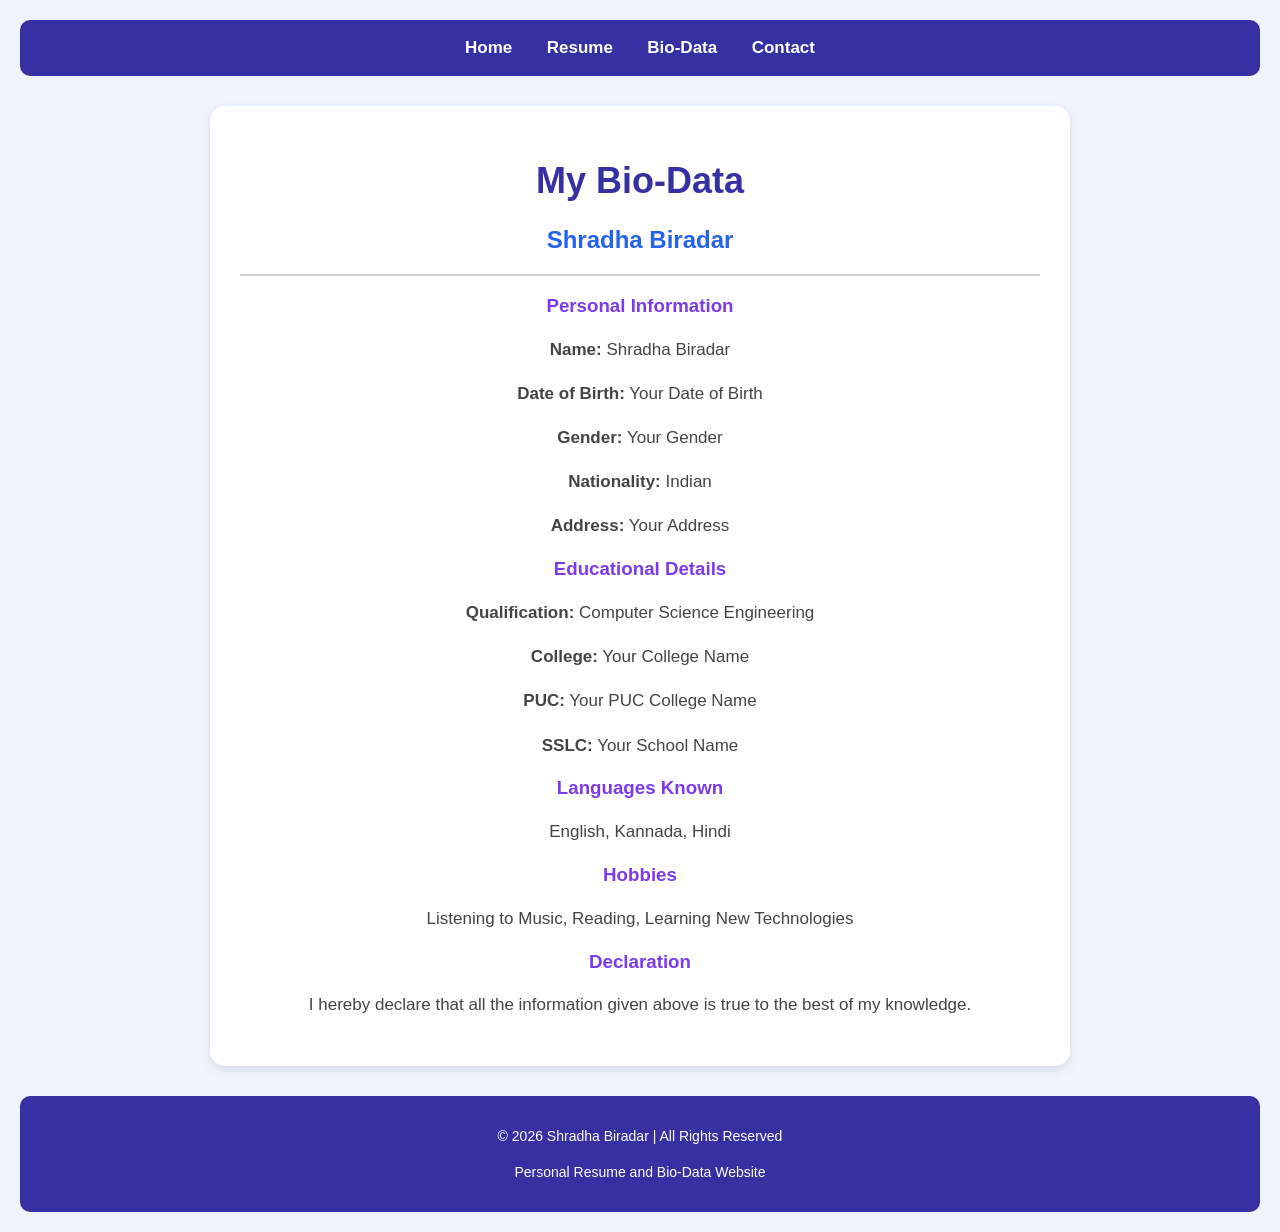
==== biodata.html @ 2e5819ab "Add files via upload" ====
<!DOCTYPE html>
<html>
<head>
    <title>My Bio-Data</title>
    <link rel="stylesheet" href="style.css">
</head>
<body>

    <nav>
        <a href="index.html">Home</a>
        <a href="resume.html">Resume</a>
        <a href="biodata.html">Bio-Data</a>
        <a href="contact.html">Contact</a>
    </nav>

    <div class="profile">

        <h1>My Bio-Data</h1>
        <h2>Shradha Biradar</h2>

        <hr>

        <h3>Personal Information</h3>

        <p><b>Name:</b> Shradha Biradar</p>
        <p><b>Date of Birth:</b> Your Date of Birth</p>
        <p><b>Gender:</b> Your Gender</p>
        <p><b>Nationality:</b> Indian</p>
        <p><b>Address:</b> Your Address</p>

        <h3>Educational Details</h3>

        <p><b>Qualification:</b> Computer Science Engineering</p>
        <p><b>College:</b> Your College Name</p>
        <p><b>PUC:</b> Your PUC College Name</p>
        <p><b>SSLC:</b> Your School Name</p>

        <h3>Languages Known</h3>

        <p>English, Kannada, Hindi</p>

        <h3>Hobbies</h3>

        <p>Listening to Music, Reading, Learning New Technologies</p>

        <h3>Declaration</h3>

        <p>I hereby declare that all the information given above is true to the best of my knowledge.</p>

    </div>
<footer>
    <p>© 2026 Shradha Biradar | All Rights Reserved</p>
    <p>Personal Resume and Bio-Data Website</p>
</footer>

</body>
</html>
---- style.css ----
body {
    background-color: #f0f4ff;
    font-family: Arial, sans-serif;
    text-align: center;
    margin: 0;
    padding: 40px;
}

h1 {
    color: #3730a3;
    font-size: 36px;
}

h2 {
    color: #2563eb;
}

h3 {
    color: #7c3aed;
}

p {
    color: #444444;
    font-size: 18px;
    line-height: 1.6;
}
/* Navigation Bar */

nav {
    background-color: #3730a3;
    padding: 18px;
    margin-bottom: 30px;
    border-radius: 10px;
}

nav a {
    color: white;
    text-decoration: none;
    font-size: 18px;
    font-weight: bold;
    margin: 15px;
}

/* Hover Effect */

nav a:hover {
    color: yellow;
    text-decoration: underline;
}

/* Horizontal Line */

hr {
    border: 1px solid #cccccc;
}
/* Profile Photo */

.profile-pic {
    width: 160px;
    height: 160px;
    border-radius: 50%;
    object-fit: cover;
    border: 5px solid #3730a3;
    margin-top: 20px;
}

/* Profile Section */

.profile {
    padding: 20px;
    text-align: center;
}
/* Professional website design */

body {
    background-color: #f0f4ff;
    font-family: Arial, sans-serif;
    text-align: center;
    margin: 0;
    padding: 20px;
}

nav {
    background-color: #3730a3;
    padding: 18px;
    margin-bottom: 30px;
    border-radius: 10px;
}

nav a {
    color: white;
    text-decoration: none;
    font-size: 17px;
    font-weight: bold;
    margin: 15px;
}

nav a:hover {
    color: yellow;
}

.profile {
    background-color: white;
    max-width: 800px;
    margin: auto;
    padding: 30px;
    border-radius: 15px;
    box-shadow: 0 4px 12px rgba(0,0,0,0.1);
}

.profile-pic {
    width: 160px;
    height: 160px;
    border-radius: 50%;
    object-fit: cover;
    border: 5px solid #3730a3;
}

h1 {
    color: #3730a3;
}

h2 {
    color: #2563eb;
}

h3 {
    color: #7c3aed;
}

p {
    color: #444;
    font-size: 17px;
    line-height: 1.6;
}

form {
    background: white;
    max-width: 500px;
    margin: auto;
    padding: 25px;
    border-radius: 15px;
    box-shadow: 0 4px 12px rgba(0,0,0,0.1);
}

input, textarea {
    width: 90%;
    padding: 12px;
    margin-top: 8px;
    border: 1px solid #ccc;
    border-radius: 8px;
}

button {
    background-color: #3730a3;
    color: white;
    padding: 12px 25px;
    border: none;
    border-radius: 8px;
    cursor: pointer;
}

button:hover {
    background-color: #2563eb;
}
footer {
    background-color: #3730a3;
    color: white;
    padding: 15px;
    margin-top: 30px;
    border-radius: 10px;
    text-align: center;
}

footer p {
    color: white;
    font-size: 14px;
}
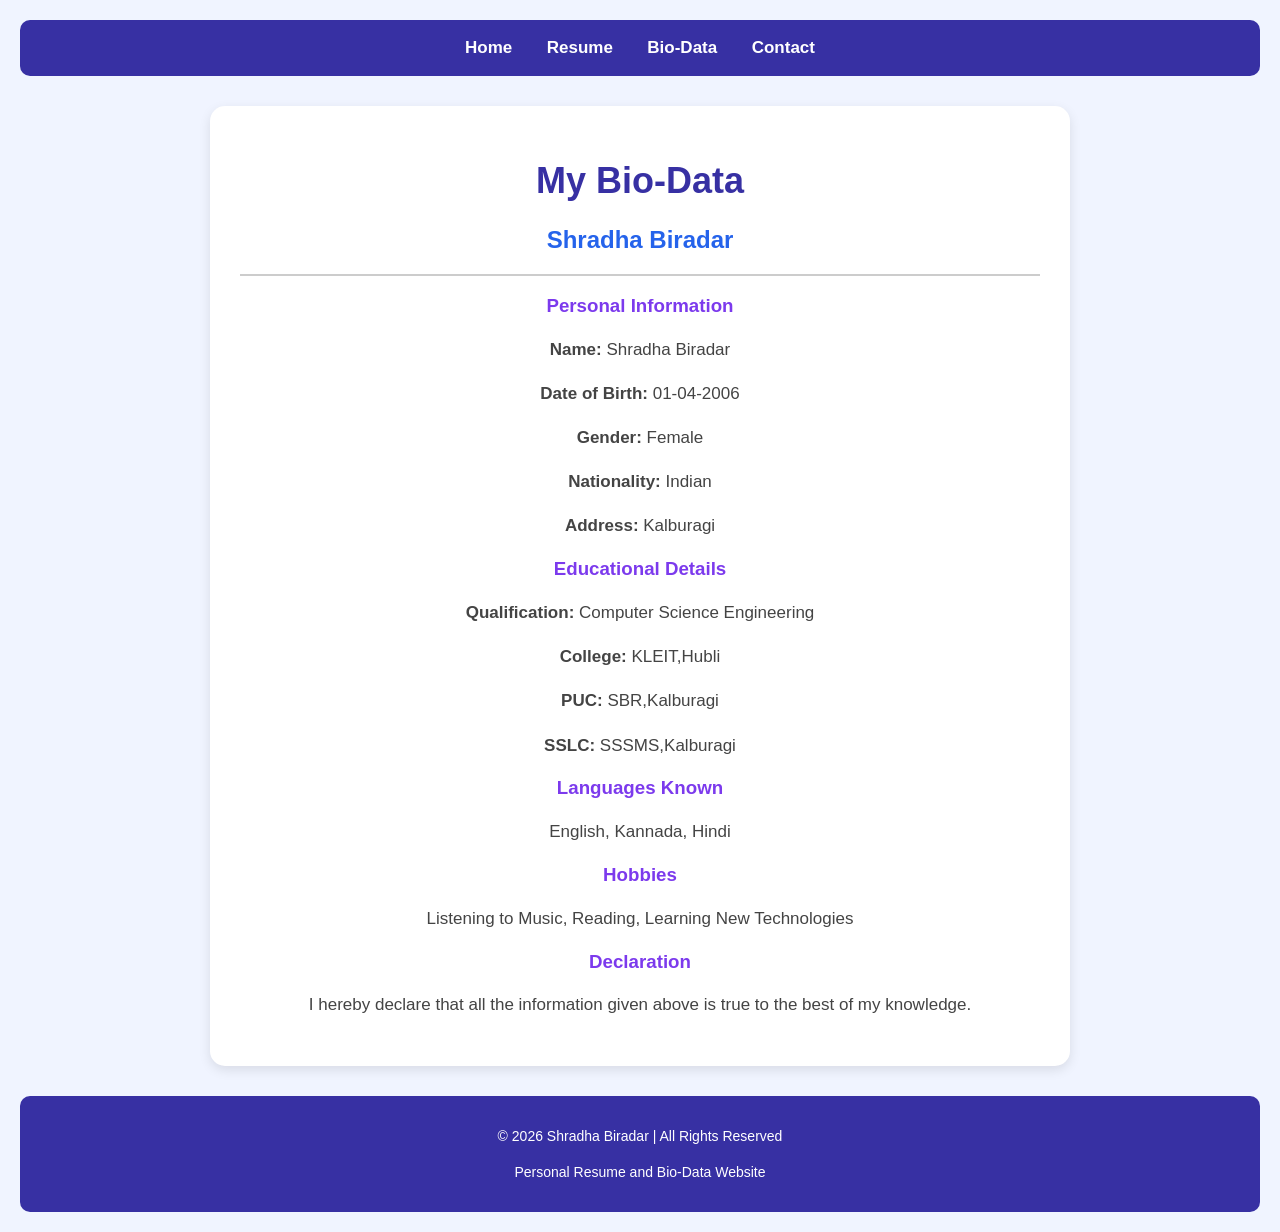
==== commit b02f99e7: "Revise biodata with personal and educational details Updated personal information including date of " ====
--- a/biodata.html
+++ b/biodata.html
@@ -23,17 +23,17 @@
         <h3>Personal Information</h3>
 
         <p><b>Name:</b> Shradha Biradar</p>
-        <p><b>Date of Birth:</b> Your Date of Birth</p>
-        <p><b>Gender:</b> Your Gender</p>
+        <p><b>Date of Birth:</b> 01-04-2006</p>
+        <p><b>Gender:</b> Female</p>
         <p><b>Nationality:</b> Indian</p>
-        <p><b>Address:</b> Your Address</p>
+        <p><b>Address:</b> Kalburagi</p>
 
         <h3>Educational Details</h3>
 
         <p><b>Qualification:</b> Computer Science Engineering</p>
-        <p><b>College:</b> Your College Name</p>
-        <p><b>PUC:</b> Your PUC College Name</p>
-        <p><b>SSLC:</b> Your School Name</p>
+        <p><b>College:</b> KLEIT,Hubli</p>
+        <p><b>PUC:</b> SBR,Kalburagi</p>
+        <p><b>SSLC:</b> SSSMS,Kalburagi</p>
 
         <h3>Languages Known</h3>
 
@@ -54,4 +54,4 @@
 </footer>
 
 </body>
-</html>+</html>
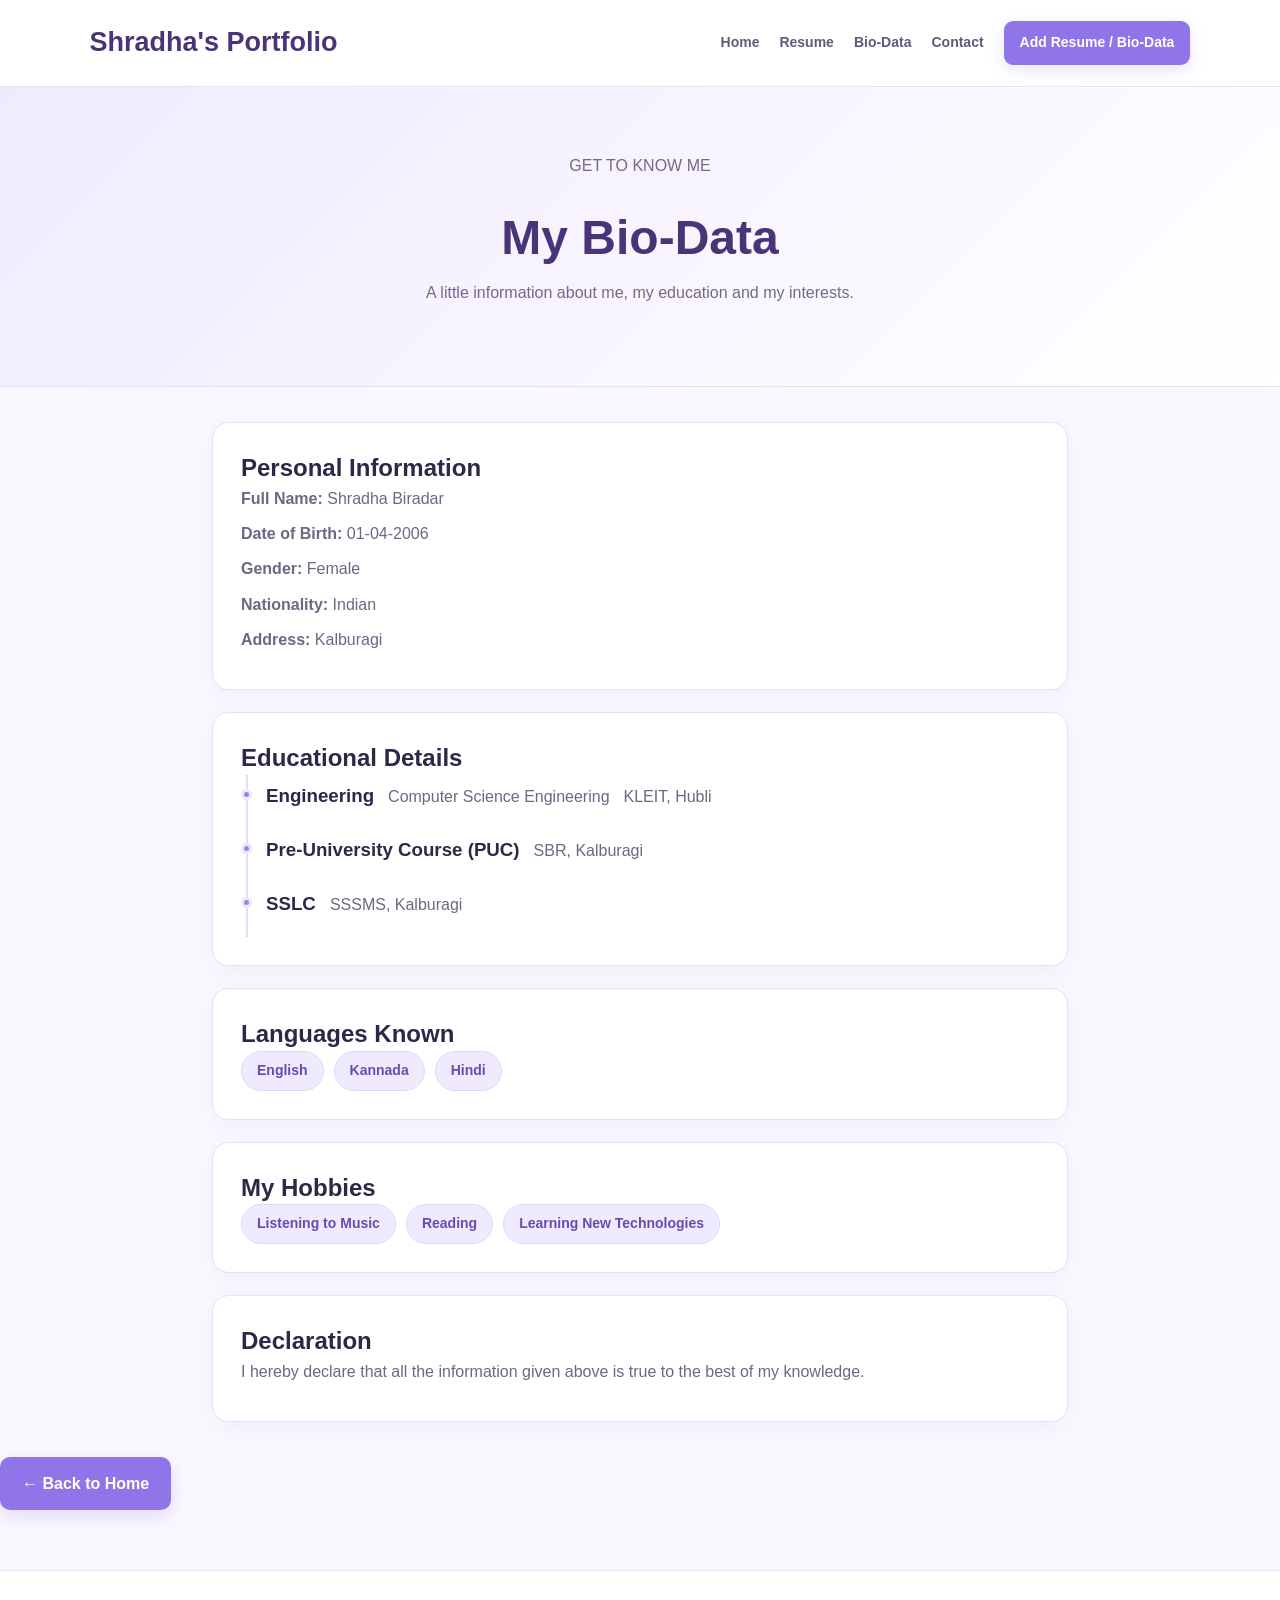
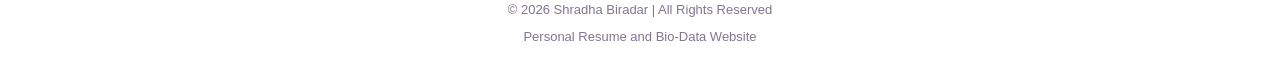
==== commit a0e00bce: "Refactor biodata.html for improved layout and content Updated the structure and content of the bioda" ====
--- a/biodata.html
+++ b/biodata.html
@@ -1,57 +1,111 @@
+
 <!DOCTYPE html>
 <html>
 <head>
-    <title>My Bio-Data</title>
+    <meta charset="UTF-8">
+    <meta name="viewport" content="width=device-width, initial-scale=1.0">
+    <title>My Bio-Data | Shradha Biradar</title>
     <link rel="stylesheet" href="style.css">
 </head>
+
 <body>
 
     <nav>
-        <a href="index.html">Home</a>
-        <a href="resume.html">Resume</a>
-        <a href="biodata.html">Bio-Data</a>
-        <a href="contact.html">Contact</a>
+        <div class="logo">Shradha's Portfolio</div>
+
+        <div class="nav-links">
+            <a href="index.html">Home</a>
+            <a href="resume.html">Resume</a>
+            <a href="biodata.html">Bio-Data</a>
+            <a href="contact.html">Contact</a>
+            <a href="https://forms.gle/ySdd15DBaQxtAJUVA"
+               class="add-button">Add Resume / Bio-Data</a>
+        </div>
     </nav>
 
-    <div class="profile">
+    <main class="resume-page">
 
-        <h1>My Bio-Data</h1>
-        <h2>Shradha Biradar</h2>
+        <header class="resume-header">
+            <p class="hero-tag">GET TO KNOW ME</p>
+            <h1>My Bio-Data</h1>
+            <p class="resume-subtitle">
+                A little information about me, my education and my interests.
+            </p>
+        </header>
 
-        <hr>
+        <section class="resume-content">
 
-        <h3>Personal Information</h3>
+            <div class="resume-card">
+                <h2>Personal Information</h2>
 
-        <p><b>Name:</b> Shradha Biradar</p>
-        <p><b>Date of Birth:</b> 01-04-2006</p>
-        <p><b>Gender:</b> Female</p>
-        <p><b>Nationality:</b> Indian</p>
-        <p><b>Address:</b> Kalburagi</p>
+                <p><strong>Full Name:</strong> Shradha Biradar</p>
+                <p><strong>Date of Birth:</strong> 01-04-2006</p>
+                <p><strong>Gender:</strong> Female</p>
+                <p><strong>Nationality:</strong> Indian</p>
+                <p><strong>Address:</strong> Kalburagi</p>
+            </div>
 
-        <h3>Educational Details</h3>
+            <div class="resume-card">
+                <h2>Educational Details</h2>
 
-        <p><b>Qualification:</b> Computer Science Engineering</p>
-        <p><b>College:</b> KLEIT,Hubli</p>
-        <p><b>PUC:</b> SBR,Kalburagi</p>
-        <p><b>SSLC:</b> SSSMS,Kalburagi</p>
+                <div class="education-item">
+                    <span class="timeline-dot"></span>
+                    <h3>Engineering</h3>
+                    <p>Computer Science Engineering</p>
+                    <p>KLEIT, Hubli</p>
+                </div>
 
-        <h3>Languages Known</h3>
+                <div class="education-item">
+                    <span class="timeline-dot"></span>
+                    <h3>Pre-University Course (PUC)</h3>
+                    <p>SBR, Kalburagi</p>
+                </div>
 
-        <p>English, Kannada, Hindi</p>
+                <div class="education-item">
+                    <span class="timeline-dot"></span>
+                    <h3>SSLC</h3>
+                    <p>SSSMS, Kalburagi</p>
+                </div>
+            </div>
 
-        <h3>Hobbies</h3>
+            <div class="resume-card">
+                <h2>Languages Known</h2>
+                <div class="skill-list">
+                    <span class="skill-tag">English</span>
+                    <span class="skill-tag">Kannada</span>
+                    <span class="skill-tag">Hindi</span>
+                </div>
+            </div>
 
-        <p>Listening to Music, Reading, Learning New Technologies</p>
+            <div class="resume-card">
+                <h2>My Hobbies</h2>
+                <div class="skill-list">
+                    <span class="skill-tag">Listening to Music</span>
+                    <span class="skill-tag">Reading</span>
+                    <span class="skill-tag">Learning New Technologies</span>
+                </div>
+            </div>
 
-        <h3>Declaration</h3>
+            <div class="resume-card">
+                <h2>Declaration</h2>
+                <p>
+                    I hereby declare that all the information given above
+                    is true to the best of my knowledge.
+                </p>
+            </div>
 
-        <p>I hereby declare that all the information given above is true to the best of my knowledge.</p>
+        </section>
 
-    </div>
-<footer>
-    <p>© 2026 Shradha Biradar | All Rights Reserved</p>
-    <p>Personal Resume and Bio-Data Website</p>
-</footer>
+        <div class="back-home">
+            <a href="index.html" class="primary-button">← Back to Home</a>
+        </div>
+
+    </main>
+
+    <footer>
+        <p>© 2026 Shradha Biradar | All Rights Reserved</p>
+        <p>Personal Resume and Bio-Data Website</p>
+    </footer>
 
 </body>
 </html>
--- a/style.css
+++ b/style.css
@@ -1,178 +1,683 @@
+
+/* ==========================================
+   LAVENDER DREAM - PERSONAL PORTFOLIO WEBSITE
+   ========================================== */
+
+/* 1. GENERAL SETTINGS */
+* {
+    margin: 0;
+    padding: 0;
+    box-sizing: border-box;
+}
+
+html {
+    scroll-behavior: smooth;
+}
+
 body {
-    background-color: #f0f4ff;
-    font-family: Arial, sans-serif;
+    font-family: "Segoe UI", Arial, sans-serif;
+    background: #FAF8FF;
+    color: #30264A;
+    line-height: 1.7;
+}
+
+h1, h2, h3, h4 {
+    line-height: 1.4;
+}
+
+p {
+    overflow-wrap: break-word;
+}
+
+/* 2. NAVIGATION BAR */
+nav {
+    display: flex;
+    justify-content: space-between;
+    align-items: center;
+    flex-wrap: wrap;
+    gap: 18px;
+    padding: 20px 7%;
+    background: #FFFFFF;
+    border-bottom: 1px solid #E9E1FB;
+    box-shadow: 0 4px 20px rgba(91, 64, 145, 0.06);
+}
+
+.logo {
+    font-size: 27px;
+    font-weight: 800;
+    color: #493477;
+    text-decoration: none;
+}
+
+.logo span {
+    color: #A18AF5;
+}
+
+.nav-links {
+    display: flex;
+    align-items: center;
+    justify-content: center;
+    flex-wrap: wrap;
+    gap: 20px;
+}
+
+nav a {
+    color: #655879;
+    text-decoration: none;
+    font-size: 14px;
+    font-weight: 600;
+    transition: 0.3s ease;
+}
+
+nav a:hover,
+nav a.active {
+    color: #8B70E8;
+}
+
+nav .add-button {
+    background: #8F75E8;
+    color: #FFFFFF;
+    padding: 10px 16px;
+    border-radius: 9px;
+    box-shadow: 0 5px 15px rgba(143, 117, 232, 0.2);
+}
+
+nav .add-button:hover {
+    background: #7357CE;
+    color: #FFFFFF;
+    transform: translateY(-2px);
+}
+
+/* 3. HOME PAGE - HERO SECTION */
+.hero {
+    min-height: 520px;
+    padding: 100px 8%;
+    display: flex;
+    flex-direction: column;
+    justify-content: center;
+    align-items: flex-start;
+    background:
+        radial-gradient(
+            ellipse at 90% 15%,
+            rgba(180, 157, 255, 0.25),
+            transparent 45%
+        ),
+        linear-gradient(135deg, #F8F5FF, #EEE8FF);
+    border-bottom: 1px solid #E9E1FB;
+}
+
+.intro-label,
+.section-label {
+    color: #8065D8;
+    font-size: 12px;
+    font-weight: 800;
+    letter-spacing: 3px;
+    margin-bottom: 16px;
+}
+
+.hero h1 {
+    font-size: clamp(34px, 6vw, 62px);
+    line-height: 1.2;
+    letter-spacing: -1px;
+    color: #30214F;
+    margin-bottom: 18px;
+}
+
+.hero h1 span {
+    color: #8C70E5;
+}
+
+.hero h2 {
+    font-size: clamp(18px, 3vw, 25px);
+    font-weight: 500;
+    color: #685A83;
+    margin-bottom: 20px;
+}
+
+.hero-description {
+    max-width: 650px;
+    color: #706583;
+    font-size: 16px;
+    margin-bottom: 30px;
+}
+
+/* 4. BUTTONS */
+.hero-buttons {
+    display: flex;
+    flex-wrap: wrap;
+    gap: 15px;
+}
+
+.primary-button,
+.secondary-button {
+    display: inline-block;
+    padding: 13px 22px;
+    border-radius: 10px;
+    text-decoration: none;
+    font-weight: 700;
+    transition: 0.3s ease;
+}
+
+.primary-button {
+    background: #8F75E8;
+    color: #FFFFFF;
+    box-shadow: 0 7px 18px rgba(143, 117, 232, 0.22);
+}
+
+.primary-button:hover {
+    background: #7357CE;
+    color: #FFFFFF;
+    transform: translateY(-3px);
+}
+
+.secondary-button {
+    color: #7459C7;
+    background: #FFFFFF;
+    border: 1px solid #D8CDF8;
+}
+
+.secondary-button:hover {
+    background: #EEE8FF;
+    transform: translateY(-3px);
+}
+
+.hero-note {
+    margin-top: 28px;
+    color: #766B89;
+    font-size: 13px;
+}
+
+.status-dot {
+    display: inline-block;
+    width: 8px;
+    height: 8px;
+    background: #9C84EF;
+    border-radius: 50%;
+    margin-right: 8px;
+}
+
+/* 5. HOME PAGE - ABOUT SECTION */
+.about-section,
+.website-section {
+    padding: 75px 8%;
+}
+
+.about-section {
+    background: #FFFFFF;
+}
+
+.about-section h2,
+.website-section h2 {
+    color: #35264F;
+    font-size: 34px;
+    margin-bottom: 18px;
+}
+
+.about-description {
+    max-width: 750px;
+    color: #746985;
+    margin-bottom: 35px;
+}
+
+/* 6. FEATURE CARDS */
+.feature-grid {
+    display: grid;
+    grid-template-columns: repeat(3, minmax(0, 1fr));
+    gap: 22px;
+    margin-top: 30px;
+}
+
+.feature-card,
+.page-card {
+    background: #FFFFFF;
+    border: 1px solid #E8E0FA;
+    border-radius: 16px;
+    padding: 28px;
+    box-shadow: 0 8px 25px rgba(79, 52, 128, 0.05);
+    transition: 0.3s ease;
+}
+
+.feature-card:hover,
+.page-card:hover {
+    transform: translateY(-6px);
+    border-color: #B6A2F5;
+    box-shadow: 0 15px 35px rgba(111, 81, 183, 0.12);
+}
+
+.feature-icon {
+    font-size: 30px;
+    margin-bottom: 15px;
+}
+
+.feature-card h3,
+.page-card h3 {
+    color: #493477;
+    font-size: 19px;
+    margin-bottom: 10px;
+}
+
+.feature-card p,
+.page-card p {
+    color: #756A88;
+    font-size: 14px;
+}
+
+/* 7. EXPLORE WEBSITE SECTION */
+.website-section {
+    background: linear-gradient(180deg, #F5F1FF, #FBFAFF);
+}
+
+.page-card {
+    display: block;
+    color: inherit;
+    text-decoration: none;
+}
+
+.card-number {
+    display: block;
+    color: #9479E7;
+    font-size: 13px;
+    font-weight: 800;
+    letter-spacing: 2px;
+    margin-bottom: 18px;
+}
+
+.card-link {
+    display: inline-block;
+    margin-top: 22px;
+    color: #8064D8;
+    font-size: 14px;
+    font-weight: 700;
+}
+
+/* 8. PROFILE AND GENERAL CONTENT */
+.profile {
+    max-width: 1000px;
+    margin: 55px auto;
+    padding: 40px;
+    background: #FFFFFF;
+    border: 1px solid #E9E1FB;
+    border-radius: 20px;
+    box-shadow: 0 10px 35px rgba(79, 52, 128, 0.07);
+}
+
+.profile h1,
+.profile h2,
+.profile h3,
+.profile h4 {
+    color: #493477;
+    margin-bottom: 12px;
+}
+
+.profile p {
+    color: #706583;
+    margin-bottom: 20px;
+}
+
+.profile hr {
+    border: 0;
+    border-top: 1px solid #E8E0FA;
+    margin: 22px 0;
+}
+
+.profile-pic {
+    width: 140px;
+    height: 140px;
+    object-fit: cover;
+    border-radius: 50%;
+    border: 4px solid #E7DDFF;
+    margin-bottom: 20px;
+}
+
+/* 9. RESUME PAGE */
+.resume-page {
+    background: #FAF8FF;
+    padding-bottom: 60px;
+}
+
+.resume-header {
     text-align: center;
+    padding: 65px 7% 55px;
+    background: linear-gradient(135deg, #F0EAFF, #FFFFFF);
+    border-bottom: 1px solid #E7DDFB;
+}
+
+.resume-header h1 {
+    color: #493477;
+    font-size: clamp(34px, 5vw, 48px);
+    margin-bottom: 8px;
+}
+
+.resume-header h2 {
+    color: #8065D8;
+    font-size: 20px;
+    font-weight: 600;
+    margin-bottom: 14px;
+}
+
+.resume-header > p:not(.section-label) {
+    color: #756985;
+    margin-bottom: 25px;
+}
+
+.resume-content {
+    max-width: 900px;
+    margin: 35px auto;
+    padding: 0 22px;
+    display: grid;
+    gap: 22px;
+}
+
+.resume-card {
+    background: #FFFFFF;
+    padding: 28px;
+    border: 1px solid #E8E0FA;
+    border-radius: 16px;
+    box-shadow: 0 8px 25px rgba(79, 52, 128, 0.05);
+    transition: 0.3s ease;
+}
+
+.resume-card:hover {
+    border-color: #C4B4F7;
+    box-shadow: 0 12px 28px rgba(111, 81, 183, 0.10);
+}
+
+.resume-section-heading {
+    display: flex;
+    align-items: center;
+    gap: 12px;
+    margin-bottom: 18px;
+}
+
+.resume-section-heading h3 {
+    color: #493477;
+    font-size: 21px;
     margin: 0;
-    padding: 40px;
-}
-
-h1 {
-    color: #3730a3;
-    font-size: 36px;
-}
-
-h2 {
-    color: #2563eb;
-}
-
-h3 {
-    color: #7c3aed;
-}
-
-p {
-    color: #444444;
-    font-size: 18px;
-    line-height: 1.6;
-}
-/* Navigation Bar */
-
-nav {
-    background-color: #3730a3;
-    padding: 18px;
-    margin-bottom: 30px;
-    border-radius: 10px;
-}
-
-nav a {
-    color: white;
-    text-decoration: none;
-    font-size: 18px;
-    font-weight: bold;
-    margin: 15px;
-}
-
-/* Hover Effect */
-
-nav a:hover {
-    color: yellow;
-    text-decoration: underline;
-}
-
-/* Horizontal Line */
-
-hr {
-    border: 1px solid #cccccc;
-}
-/* Profile Photo */
-
-.profile-pic {
-    width: 160px;
-    height: 160px;
+}
+
+.resume-icon {
+    width: 43px;
+    height: 43px;
+    flex-shrink: 0;
+    display: flex;
+    align-items: center;
+    justify-content: center;
+    background: #F0EAFF;
+    border-radius: 12px;
+    font-size: 21px;
+}
+
+.resume-card p {
+    color: #716582;
+    margin-bottom: 8px;
+}
+
+.resume-card h4 {
+    color: #594183;
+    font-size: 16px;
+    margin-bottom: 5px;
+}
+
+.education-item {
+    display: flex;
+    gap: 14px;
+    padding: 8px 0 16px;
+    margin-left: 5px;
+    border-left: 2px solid #E5DCFA;
+    padding-left: 20px;
+}
+
+.timeline-dot {
+    width: 11px;
+    height: 11px;
+    background: #9B83EB;
+    border: 3px solid #EEE8FF;
     border-radius: 50%;
-    object-fit: cover;
-    border: 5px solid #3730a3;
+    margin-left: -27px;
+    margin-top: 6px;
+    flex-shrink: 0;
+}
+
+.education-item p {
+    margin-bottom: 3px;
+}
+
+.resume-card .detail-text {
+    color: #9285A6;
+    font-size: 14px;
+}
+
+.skill-list {
+    display: flex;
+    flex-wrap: wrap;
+    gap: 10px;
+}
+
+.skill-tag {
+    display: inline-block;
+    background: #F0EAFF;
+    color: #674BB1;
+    border: 1px solid #E2D7FB;
+    border-radius: 30px;
+    padding: 7px 15px;
+    font-size: 14px;
+    font-weight: 600;
+}
+
+.resume-card .signature {
+    color: #8065D8;
+    font-weight: 700;
+    text-align: right;
     margin-top: 20px;
-}
-
-/* Profile Section */
-
-.profile {
-    padding: 20px;
+    margin-bottom: 0;
+}
+
+/* 10. CONTACT AND OTHER FORMS */
+form {
+    max-width: 700px;
+    margin: 25px auto;
+}
+
+.contact-form {
+    color: #493477;
+}
+
+label {
+    display: block;
+    margin: 14px 0 6px;
+    font-weight: 600;
+    color: #594773;
+}
+
+input,
+textarea,
+select {
+    width: 100%;
+    padding: 12px 14px;
+    margin-bottom: 14px;
+    font-family: inherit;
+    font-size: 15px;
+    color: #30264A;
+    background: #FFFFFF;
+    border: 1px solid #DCD2F2;
+    border-radius: 9px;
+    outline: none;
+    transition: 0.2s ease;
+}
+
+input:focus,
+textarea:focus,
+select:focus {
+    border-color: #987FE9;
+    box-shadow: 0 0 0 3px rgba(152, 127, 233, 0.14);
+}
+
+textarea {
+    resize: vertical;
+}
+
+button,
+input[type="submit"] {
+    width: auto;
+    padding: 12px 22px;
+    background: #8F75E8;
+    color: #FFFFFF;
+    border: none;
+    border-radius: 9px;
+    font-family: inherit;
+    font-size: 15px;
+    font-weight: 700;
+    cursor: pointer;
+    transition: 0.3s ease;
+}
+
+button:hover,
+input[type="submit"]:hover {
+    background: #7357CE;
+    transform: translateY(-2px);
+}
+
+/* 11. TABLES */
+table {
+    width: 100%;
+    border-collapse: collapse;
+    margin: 20px 0;
+    background: #FFFFFF;
+}
+
+th,
+td {
+    padding: 12px;
+    border: 1px solid #E5DCF7;
+    text-align: left;
+}
+
+th {
+    background: #EEE8FF;
+    color: #493477;
+}
+
+tr:nth-child(even) {
+    background: #FAF8FF;
+}
+
+/* 12. GENERAL LINKS */
+main a:not(.primary-button):not(.secondary-button):not(.page-card) {
+    color: #8064D8;
+}
+
+main a:hover {
+    color: #6548BD;
+}
+
+/* 13. FOOTER */
+footer {
     text-align: center;
-}
-/* Professional website design */
-
-body {
-    background-color: #f0f4ff;
-    font-family: Arial, sans-serif;
-    text-align: center;
-    margin: 0;
-    padding: 20px;
-}
-
-nav {
-    background-color: #3730a3;
-    padding: 18px;
-    margin-bottom: 30px;
-    border-radius: 10px;
-}
-
-nav a {
-    color: white;
-    text-decoration: none;
-    font-size: 17px;
-    font-weight: bold;
-    margin: 15px;
-}
-
-nav a:hover {
-    color: yellow;
-}
-
-.profile {
-    background-color: white;
-    max-width: 800px;
-    margin: auto;
-    padding: 30px;
-    border-radius: 15px;
-    box-shadow: 0 4px 12px rgba(0,0,0,0.1);
-}
-
-.profile-pic {
-    width: 160px;
-    height: 160px;
-    border-radius: 50%;
-    object-fit: cover;
-    border: 5px solid #3730a3;
-}
-
-h1 {
-    color: #3730a3;
-}
-
-h2 {
-    color: #2563eb;
-}
-
-h3 {
-    color: #7c3aed;
-}
-
-p {
-    color: #444;
-    font-size: 17px;
-    line-height: 1.6;
-}
-
-form {
-    background: white;
-    max-width: 500px;
-    margin: auto;
-    padding: 25px;
-    border-radius: 15px;
-    box-shadow: 0 4px 12px rgba(0,0,0,0.1);
-}
-
-input, textarea {
-    width: 90%;
-    padding: 12px;
-    margin-top: 8px;
-    border: 1px solid #ccc;
-    border-radius: 8px;
-}
-
-button {
-    background-color: #3730a3;
-    color: white;
-    padding: 12px 25px;
-    border: none;
-    border-radius: 8px;
-    cursor: pointer;
-}
-
-button:hover {
-    background-color: #2563eb;
-}
-footer {
-    background-color: #3730a3;
-    color: white;
-    padding: 15px;
-    margin-top: 30px;
-    border-radius: 10px;
-    text-align: center;
-}
-
-footer p {
-    color: white;
-    font-size: 14px;
-}+    padding: 28px 15px;
+    background: #FFFFFF;
+    border-top: 1px solid #E9E1FB;
+    color: #817590;
+    font-size: 13px;
+}
+
+footer p + p {
+    margin-top: 5px;
+}
+
+/* 14. TABLET RESPONSIVENESS */
+@media (max-width: 900px) {
+    .feature-grid {
+        grid-template-columns: repeat(2, minmax(0, 1fr));
+    }
+
+    nav {
+        justify-content: center;
+    }
+
+    .nav-links {
+        justify-content: center;
+    }
+
+    .profile {
+        margin: 30px 5%;
+    }
+}
+
+/* 15. MOBILE RESPONSIVENESS */
+@media (max-width: 600px) {
+    nav {
+        padding: 18px 5%;
+    }
+
+    .nav-links {
+        gap: 13px;
+    }
+
+    nav a {
+        font-size: 13px;
+    }
+
+    .hero {
+        min-height: auto;
+        padding: 70px 6%;
+    }
+
+    .about-section,
+    .website-section {
+        padding: 50px 6%;
+    }
+
+    .about-section h2,
+    .website-section h2 {
+        font-size: 28px;
+    }
+
+    .feature-grid {
+        grid-template-columns: 1fr;
+    }
+
+    .feature-card,
+    .page-card {
+        padding: 23px;
+    }
+
+    .profile {
+        margin: 25px 4%;
+        padding: 24px 20px;
+    }
+
+    .resume-header {
+        padding: 48px 6%;
+    }
+
+    .resume-header h2 {
+        font-size: 17px;
+    }
+
+    .resume-content {
+        padding: 0 15px;
+        margin-top: 22px;
+        gap: 16px;
+    }
+
+    .resume-card {
+        padding: 22px 18px;
+    }
+
+    .resume-section-heading h3 {
+        font-size: 18px;
+    }
+
+    form {
+        margin: 20px 4%;
+    }
+
+    table {
+        font-size: 13px;
+    }
+
+    th,
+    td {
+        padding: 8px;
+    }
+}
